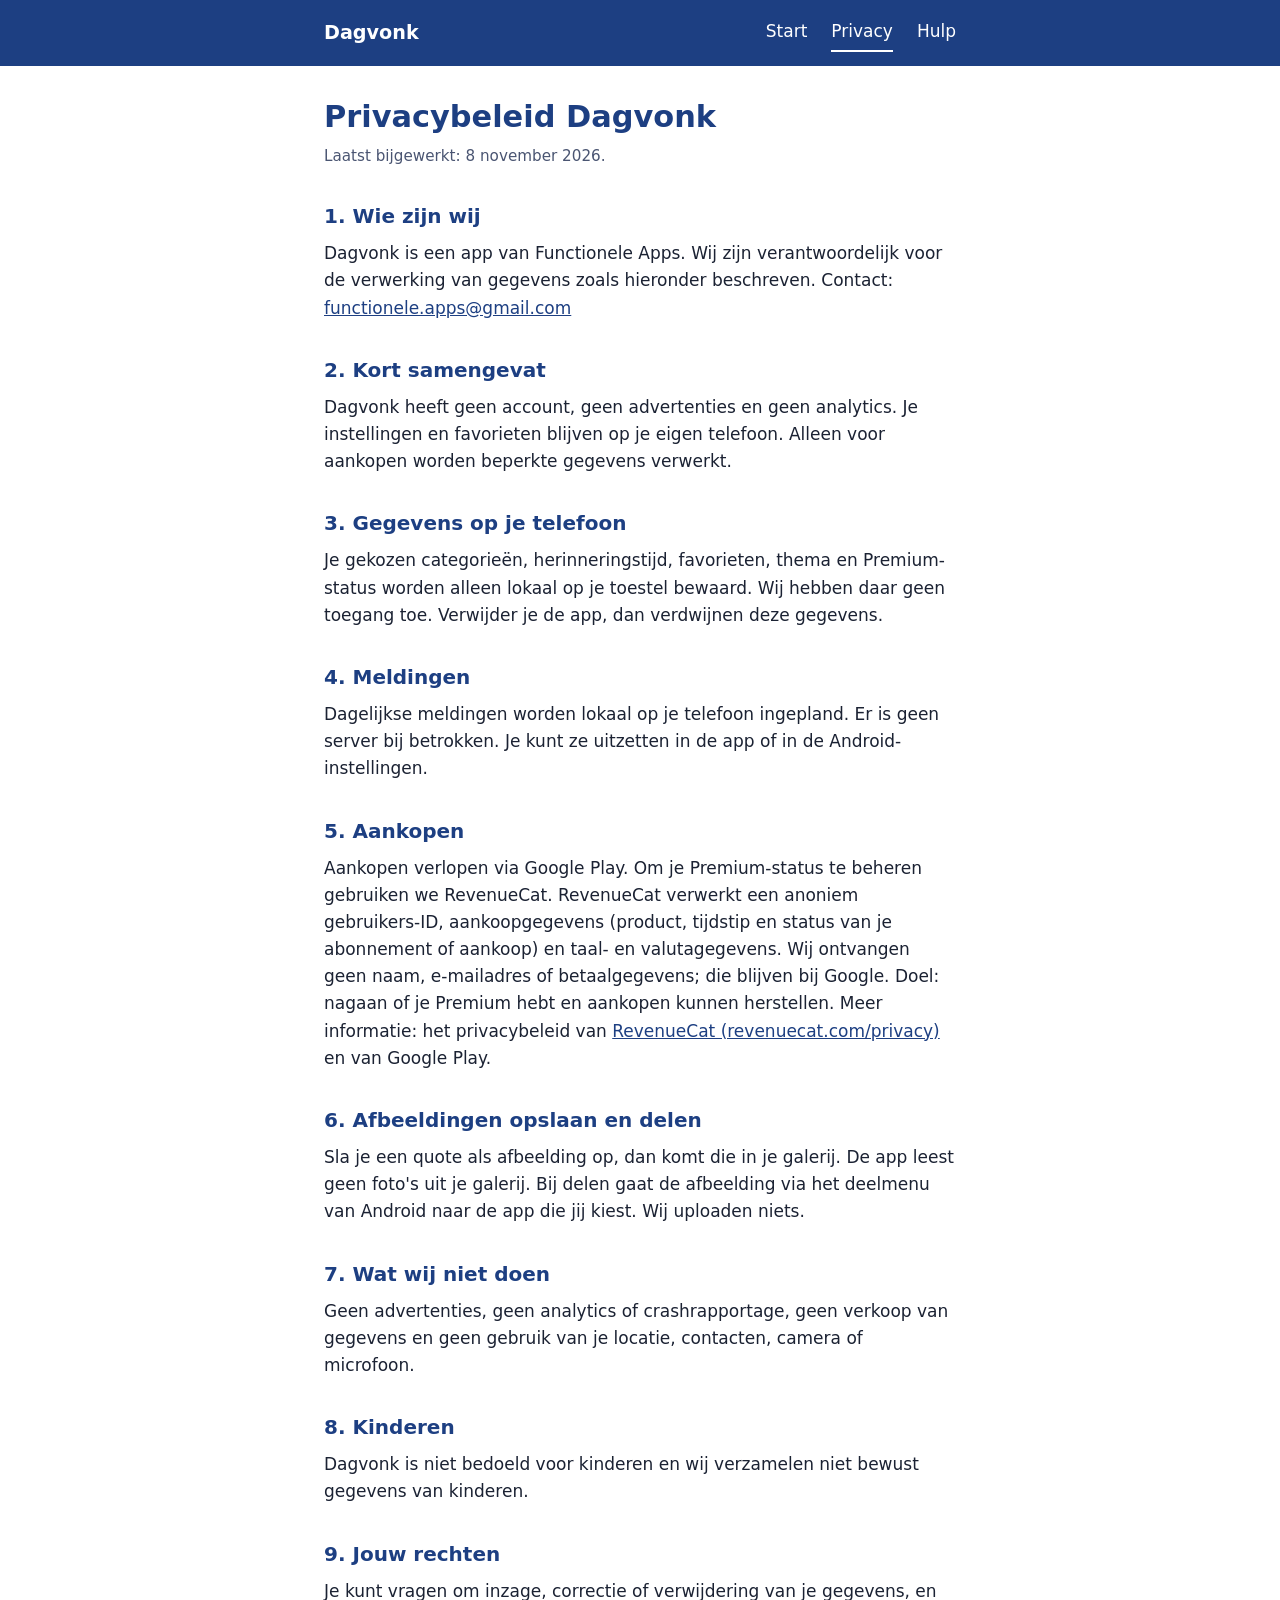
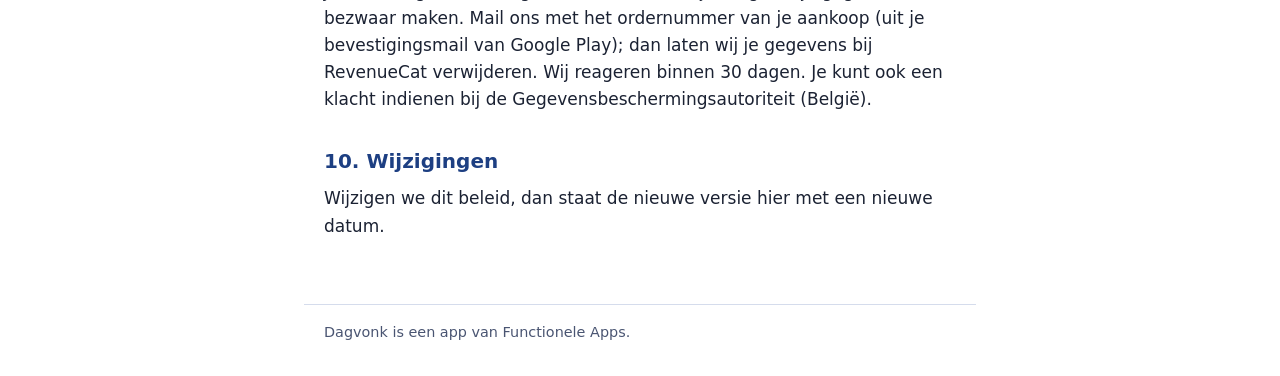
==== privacy.html @ 26bc7636 "Add files via upload" ====
<!DOCTYPE html>
<html lang="nl">
<head>
  <meta charset="utf-8">
  <meta name="viewport" content="width=device-width, initial-scale=1">
  <meta name="color-scheme" content="light dark">
  <title>Privacybeleid Dagvonk</title>
  <meta name="description" content="Privacybeleid van de Dagvonk-app.">
  <link rel="stylesheet" href="style.css">
</head>
<body>
  <header>
    <nav class="menu" aria-label="Hoofdmenu">
      <span class="merk">Dagvonk</span>
      <a href="index.html">Start</a>
      <a href="privacy.html" aria-current="page">Privacy</a>
      <a href="support.html">Hulp</a>
    </nav>
  </header>
  <main>
    <h1>Privacybeleid Dagvonk</h1>
    <p class="bijgewerkt">Laatst bijgewerkt: 8 november 2026.</p>

    <h2>1. Wie zijn wij</h2>
    <p>Dagvonk is een app van Functionele Apps. Wij zijn verantwoordelijk voor de verwerking van gegevens zoals hieronder beschreven. Contact: <a href="mailto:functionele.apps@gmail.com">functionele.apps@gmail.com</a></p>

    <h2>2. Kort samengevat</h2>
    <p>Dagvonk heeft geen account, geen advertenties en geen analytics. Je instellingen en favorieten blijven op je eigen telefoon. Alleen voor aankopen worden beperkte gegevens verwerkt.</p>

    <h2>3. Gegevens op je telefoon</h2>
    <p>Je gekozen categorieën, herinneringstijd, favorieten, thema en Premium-status worden alleen lokaal op je toestel bewaard. Wij hebben daar geen toegang toe. Verwijder je de app, dan verdwijnen deze gegevens.</p>

    <h2>4. Meldingen</h2>
    <p>Dagelijkse meldingen worden lokaal op je telefoon ingepland. Er is geen server bij betrokken. Je kunt ze uitzetten in de app of in de Android-instellingen.</p>

    <h2>5. Aankopen</h2>
    <p>Aankopen verlopen via Google Play. Om je Premium-status te beheren gebruiken we RevenueCat. RevenueCat verwerkt een anoniem gebruikers-ID, aankoopgegevens (product, tijdstip en status van je abonnement of aankoop) en taal- en valutagegevens. Wij ontvangen geen naam, e-mailadres of betaalgegevens; die blijven bij Google. Doel: nagaan of je Premium hebt en aankopen kunnen herstellen. Meer informatie: het privacybeleid van <a href="https://www.revenuecat.com/privacy">RevenueCat (revenuecat.com/privacy)</a> en van Google Play.</p>

    <h2>6. Afbeeldingen opslaan en delen</h2>
    <p>Sla je een quote als afbeelding op, dan komt die in je galerij. De app leest geen foto's uit je galerij. Bij delen gaat de afbeelding via het deelmenu van Android naar de app die jij kiest. Wij uploaden niets.</p>

    <h2>7. Wat wij niet doen</h2>
    <p>Geen advertenties, geen analytics of crashrapportage, geen verkoop van gegevens en geen gebruik van je locatie, contacten, camera of microfoon.</p>

    <h2>8. Kinderen</h2>
    <p>Dagvonk is niet bedoeld voor kinderen en wij verzamelen niet bewust gegevens van kinderen.</p>

    <h2>9. Jouw rechten</h2>
    <p>Je kunt vragen om inzage, correctie of verwijdering van je gegevens, en bezwaar maken. Mail ons met het ordernummer van je aankoop (uit je bevestigingsmail van Google Play); dan laten wij je gegevens bij RevenueCat verwijderen. Wij reageren binnen 30 dagen. Je kunt ook een klacht indienen bij de Gegevensbeschermingsautoriteit (België).</p>

    <h2>10. Wijzigingen</h2>
    <p>Wijzigen we dit beleid, dan staat de nieuwe versie hier met een nieuwe datum.</p>
  </main>
  <footer>Dagvonk is een app van Functionele Apps.</footer>
</body>
</html>
---- style.css ----
:root {
  --kleur: #1D3F82;
  --kleur-tekst-op-kleur: #ffffff;
  --achtergrond: #ffffff;
  --vlak: #f1f4fa;
  --tekst: #1b2233;
  --tekst-zacht: #4a5572;
  --lijn: #d5dcec;
  --link: #1D3F82;
}

@media (prefers-color-scheme: dark) {
  :root {
    --achtergrond: #10162a;
    --vlak: #1a2344;
    --tekst: #e8ecf7;
    --tekst-zacht: #aab4d0;
    --lijn: #2c3862;
    --link: #8fb0f0;
  }
}

* { box-sizing: border-box; }

html { -webkit-text-size-adjust: 100%; }

body {
  margin: 0;
  background: var(--achtergrond);
  color: var(--tekst);
  font-family: system-ui, -apple-system, "Segoe UI", Roboto, Arial, sans-serif;
  line-height: 1.6;
  font-size: 1.0625rem;
}

header {
  background: var(--kleur);
  color: var(--kleur-tekst-op-kleur);
}

.menu {
  max-width: 42rem;
  margin: 0 auto;
  padding: 0.9rem 1.25rem;
  display: flex;
  flex-wrap: wrap;
  align-items: center;
  gap: 0.5rem 1.5rem;
}

.menu .merk {
  font-weight: 700;
  font-size: 1.2rem;
  margin-right: auto;
}

.menu a {
  color: var(--kleur-tekst-op-kleur);
  text-decoration: none;
  padding: 0.25rem 0;
  border-bottom: 2px solid transparent;
}

.menu a:hover,
.menu a[aria-current="page"] {
  border-bottom-color: var(--kleur-tekst-op-kleur);
}

main {
  max-width: 42rem;
  margin: 0 auto;
  padding: 2rem 1.25rem 3rem;
}

h1 {
  font-size: 1.9rem;
  line-height: 1.25;
  margin: 0 0 0.5rem;
  color: var(--link);
}

h2 {
  font-size: 1.25rem;
  margin: 2rem 0 0.5rem;
  color: var(--link);
}

p, ul { margin: 0 0 1rem; }

ul { padding-left: 1.25rem; }

li { margin-bottom: 0.6rem; }

a { color: var(--link); }

a:focus-visible {
  outline: 3px solid var(--link);
  outline-offset: 2px;
}

.bijgewerkt { color: var(--tekst-zacht); font-size: 0.95rem; }

.kaart {
  background: var(--vlak);
  border: 1px solid var(--lijn);
  border-radius: 0.5rem;
  padding: 1rem 1.25rem;
  margin: 1.5rem 0;
}

.kaart p:last-child { margin-bottom: 0; }

footer {
  max-width: 42rem;
  margin: 0 auto;
  padding: 1rem 1.25rem 2rem;
  color: var(--tekst-zacht);
  font-size: 0.9rem;
  border-top: 1px solid var(--lijn);
}
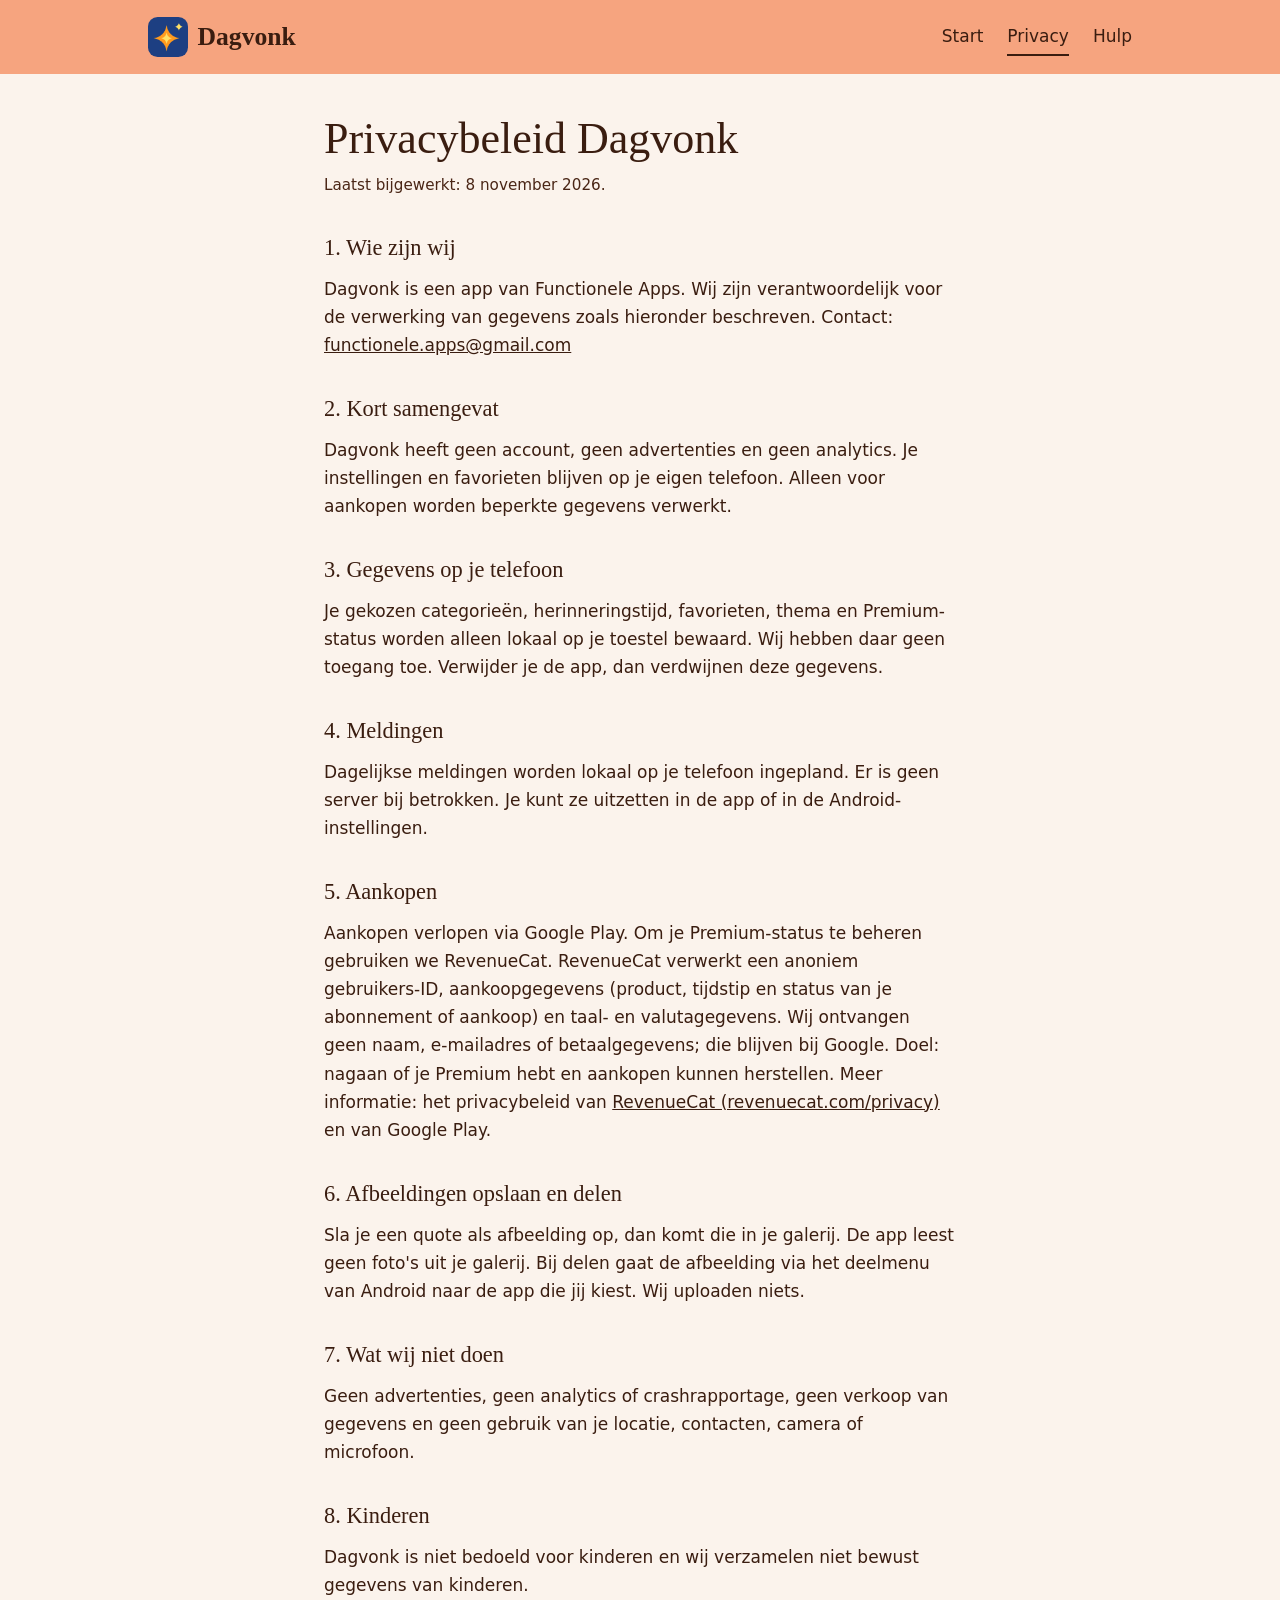
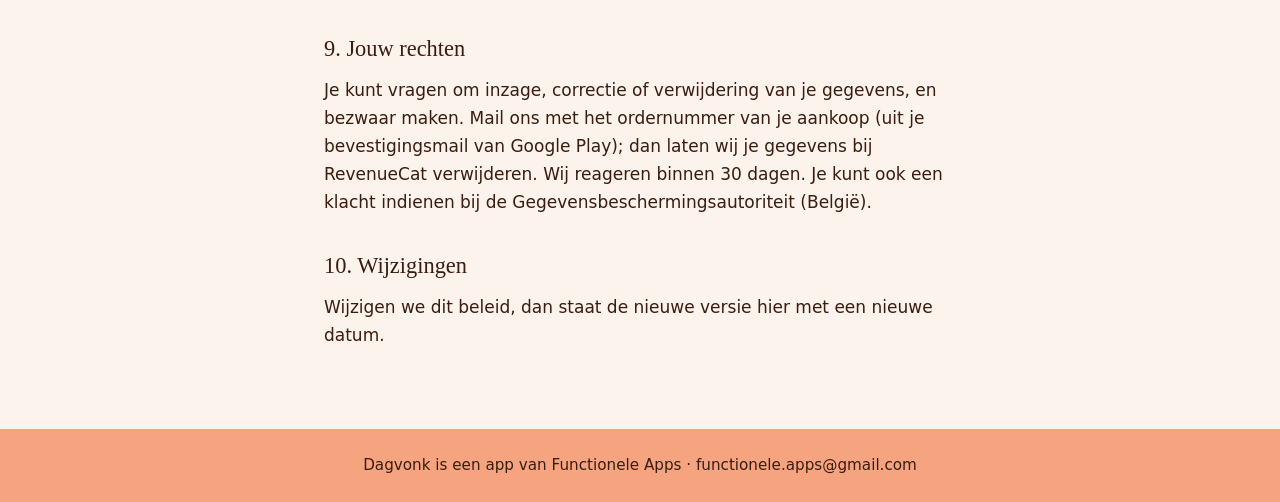
==== commit 226070cc: "Add files via upload" ====
--- a/privacy.html
+++ b/privacy.html
@@ -6,18 +6,19 @@
   <meta name="color-scheme" content="light dark">
   <title>Privacybeleid Dagvonk</title>
   <meta name="description" content="Privacybeleid van de Dagvonk-app.">
+  <link rel="icon" href="icon.png">
   <link rel="stylesheet" href="style.css">
 </head>
 <body>
-  <header>
+  <header class="kop">
     <nav class="menu" aria-label="Hoofdmenu">
-      <span class="merk">Dagvonk</span>
+      <a class="merk" href="index.html"><img src="icon.png" alt="" width="40" height="40">Dagvonk</a>
       <a href="index.html">Start</a>
       <a href="privacy.html" aria-current="page">Privacy</a>
       <a href="support.html">Hulp</a>
     </nav>
   </header>
-  <main>
+  <main class="tekst">
     <h1>Privacybeleid Dagvonk</h1>
     <p class="bijgewerkt">Laatst bijgewerkt: 8 november 2026.</p>
 
@@ -51,6 +52,6 @@
     <h2>10. Wijzigingen</h2>
     <p>Wijzigen we dit beleid, dan staat de nieuwe versie hier met een nieuwe datum.</p>
   </main>
-  <footer>Dagvonk is een app van Functionele Apps.</footer>
+  <footer>Dagvonk is een app van Functionele Apps &middot; functionele.apps@gmail.com</footer>
 </body>
 </html>
--- a/style.css
+++ b/style.css
@@ -1,120 +1,196 @@
 :root {
-  --kleur: #1D3F82;
-  --kleur-tekst-op-kleur: #ffffff;
-  --achtergrond: #ffffff;
-  --vlak: #f1f4fa;
-  --tekst: #1b2233;
-  --tekst-zacht: #4a5572;
-  --lijn: #d5dcec;
-  --link: #1D3F82;
+  --koraal: #F6A47F;
+  --bruin: #3A1D10;
+  --bruin-zacht: #4A2616;
+  --room: #FBF3EC;
+  --tekst: #3A1D10;
+  --serif: Georgia, "Iowan Old Style", "Times New Roman", serif;
+  --sans: system-ui, -apple-system, "Segoe UI", Roboto, Arial, sans-serif;
 }
 
 @media (prefers-color-scheme: dark) {
   :root {
-    --achtergrond: #10162a;
-    --vlak: #1a2344;
-    --tekst: #e8ecf7;
-    --tekst-zacht: #aab4d0;
-    --lijn: #2c3862;
-    --link: #8fb0f0;
+    --koraal: #5A2E1C;
+    --bruin: #F6A47F;
+    --bruin-zacht: #E8C3AE;
+    --room: #20100A;
+    --tekst: #F5E6DB;
   }
 }
 
 * { box-sizing: border-box; }
-
 html { -webkit-text-size-adjust: 100%; }
 
 body {
   margin: 0;
-  background: var(--achtergrond);
+  background: var(--room);
   color: var(--tekst);
-  font-family: system-ui, -apple-system, "Segoe UI", Roboto, Arial, sans-serif;
-  line-height: 1.6;
+  font-family: var(--sans);
   font-size: 1.0625rem;
+  line-height: 1.65;
 }
 
-header {
-  background: var(--kleur);
-  color: var(--kleur-tekst-op-kleur);
+a { color: inherit; }
+a:focus-visible, button:focus-visible {
+  outline: 3px solid var(--bruin);
+  outline-offset: 3px;
+}
+
+.kop {
+  background: var(--koraal);
+  color: var(--bruin);
 }
 
 .menu {
-  max-width: 42rem;
+  max-width: 64rem;
   margin: 0 auto;
-  padding: 0.9rem 1.25rem;
+  padding: 1rem 1.25rem;
   display: flex;
   flex-wrap: wrap;
   align-items: center;
   gap: 0.5rem 1.5rem;
 }
 
-.menu .merk {
+.merk {
+  display: flex;
+  align-items: center;
+  gap: 0.6rem;
+  margin-right: auto;
+  font-family: var(--serif);
   font-weight: 700;
-  font-size: 1.2rem;
-  margin-right: auto;
+  font-size: 1.6rem;
+  text-decoration: none;
 }
 
-.menu a {
-  color: var(--kleur-tekst-op-kleur);
+.merk img { width: 2.5rem; height: 2.5rem; border-radius: 0.6rem; display: block; }
+
+.menu a:not(.merk) {
   text-decoration: none;
   padding: 0.25rem 0;
   border-bottom: 2px solid transparent;
 }
 
-.menu a:hover,
-.menu a[aria-current="page"] {
-  border-bottom-color: var(--kleur-tekst-op-kleur);
+.menu a:not(.merk):hover,
+.menu a[aria-current="page"] { border-bottom-color: var(--bruin); }
+
+.held {
+  text-align: center;
+  padding: 3rem 1.25rem 0;
 }
 
-main {
+.held h1 {
+  font-family: var(--serif);
+  font-weight: 500;
+  font-size: clamp(2.4rem, 8vw, 5rem);
+  line-height: 1.05;
+  max-width: 14em;
+  margin: 0 auto 1.25rem;
+}
+
+.held p {
+  font-size: 1.2rem;
+  max-width: 34em;
+  margin: 0 auto 1.5rem;
+  color: var(--bruin-zacht);
+}
+
+.knop {
+  font: 600 1.1rem var(--sans);
+  background: var(--bruin);
+  color: var(--koraal);
+  border: 0;
+  border-radius: 999px;
+  padding: 0.9rem 2rem;
+  min-height: 3rem;
+}
+
+.telefoons {
+  display: flex;
+  justify-content: center;
+  align-items: flex-end;
+  gap: 2vw;
+  padding: 3rem 1rem 4rem;
+}
+
+.telefoons img {
+  width: min(27vw, 250px);
+  height: auto;
+  border: 5px solid var(--bruin);
+  border-radius: 1.8rem;
+  display: block;
+}
+
+.telefoons img.groot {
+  width: min(32vw, 300px);
+  margin-bottom: 2.5rem;
+}
+
+.premium {
+  background: var(--room);
+  text-align: center;
+  padding: 4rem 1.25rem;
+}
+
+.premium h2 {
+  font-family: var(--serif);
+  font-weight: 500;
+  font-size: clamp(1.9rem, 5vw, 2.75rem);
+  margin: 0 0 0.75rem;
+}
+
+.premium p { max-width: 34em; margin: 0 auto 2rem; color: var(--bruin-zacht); }
+
+.prijzen {
+  display: flex;
+  flex-wrap: wrap;
+  justify-content: center;
+  gap: 1.25rem;
+  margin: 0;
+  padding: 0;
+  list-style: none;
+}
+
+.prijzen li {
+  width: 13.5rem;
+  padding: 1.5rem 1rem;
+  border: 2px solid var(--bruin);
+  border-radius: 1.25rem;
+}
+
+.prijzen li.beste { background: var(--bruin); color: var(--room); }
+.prijzen .periode { font-size: 0.95rem; }
+.prijzen .bedrag { display: block; font-size: 2rem; font-weight: 600; line-height: 1.3; }
+.prijzen .extra { font-size: 0.9rem; }
+
+main.tekst {
   max-width: 42rem;
   margin: 0 auto;
-  padding: 2rem 1.25rem 3rem;
+  padding: 2.5rem 1.25rem 4rem;
 }
 
-h1 {
-  font-size: 1.9rem;
-  line-height: 1.25;
+main.tekst h1 {
+  font-family: var(--serif);
+  font-weight: 500;
+  font-size: clamp(2rem, 6vw, 2.75rem);
+  line-height: 1.15;
   margin: 0 0 0.5rem;
-  color: var(--link);
 }
 
-h2 {
-  font-size: 1.25rem;
+main.tekst h2 {
+  font-family: var(--serif);
+  font-weight: 500;
+  font-size: 1.4rem;
   margin: 2rem 0 0.5rem;
-  color: var(--link);
 }
 
-p, ul { margin: 0 0 1rem; }
-
-ul { padding-left: 1.25rem; }
-
-li { margin-bottom: 0.6rem; }
-
-a { color: var(--link); }
-
-a:focus-visible {
-  outline: 3px solid var(--link);
-  outline-offset: 2px;
-}
-
-.bijgewerkt { color: var(--tekst-zacht); font-size: 0.95rem; }
-
-.kaart {
-  background: var(--vlak);
-  border: 1px solid var(--lijn);
-  border-radius: 0.5rem;
-  padding: 1rem 1.25rem;
-  margin: 1.5rem 0;
-}
-
-.kaart p:last-child { margin-bottom: 0; }
+main.tekst p, main.tekst ul { margin: 0 0 1rem; }
+main.tekst li { margin-bottom: 0.6rem; }
+.bijgewerkt { color: var(--bruin-zacht); font-size: 0.95rem; }
 
 footer {
-  max-width: 42rem;
-  margin: 0 auto;
-  padding: 1rem 1.25rem 2rem;
-  color: var(--tekst-zacht);
-  font-size: 0.9rem;
-  border-top: 1px solid var(--lijn);
+  background: var(--koraal);
+  color: var(--bruin);
+  text-align: center;
+  padding: 1.5rem 1.25rem;
+  font-size: 0.95rem;
 }
